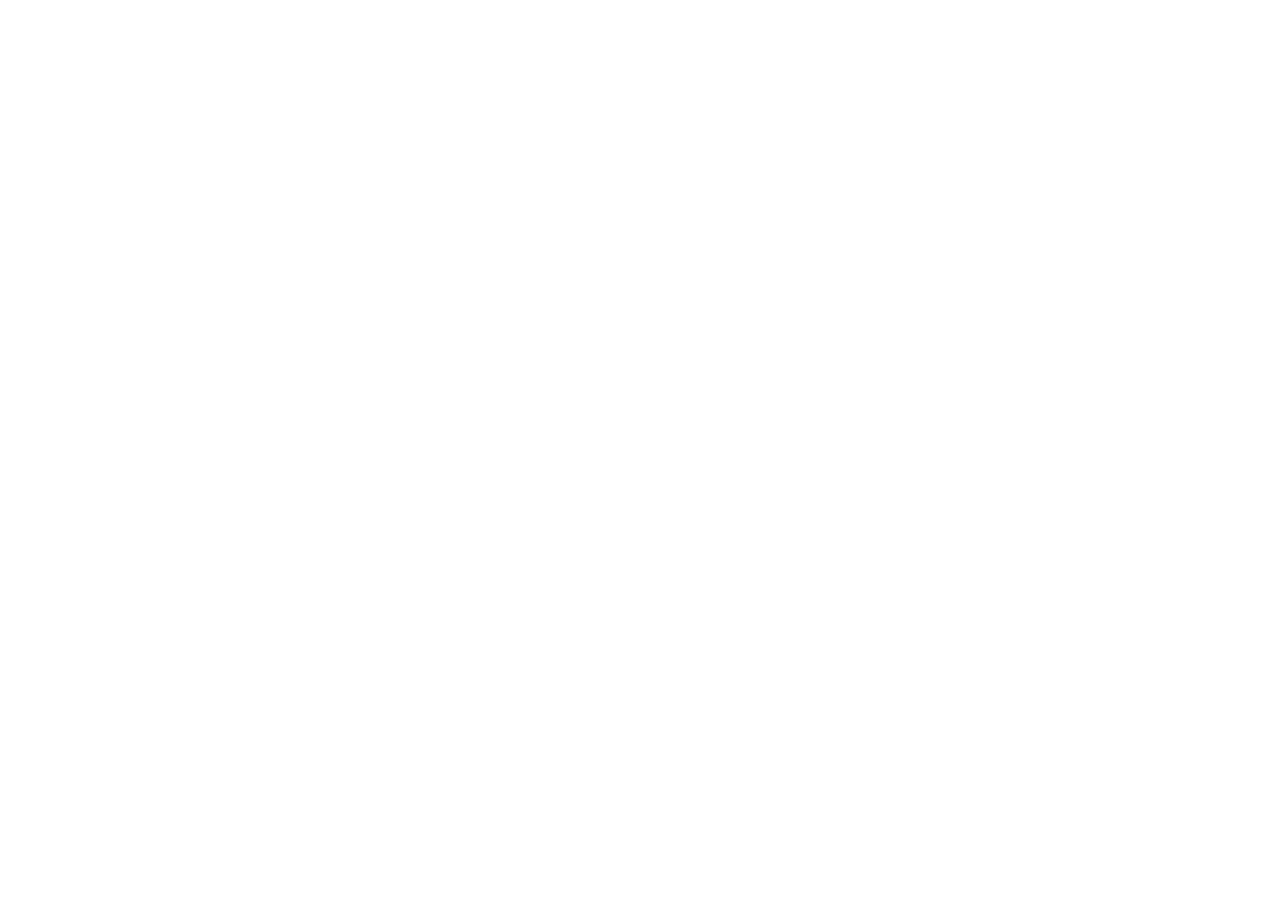
==== Archmove/index.html @ c6d0c4f6 "first commit" ====
<!DOCTYPE html>
<html lang="en">
<head>
	<meta charset="UTF-8">
	<meta name="viewport" content="width=device-width, initial-scale=1.0">
	<title>Archmove</title>
	<link rel="stylesheet" href="css/font-styles.css">
	<link rel="stylesheet" href="css/slick.css">
	<link rel="stylesheet" href="css/styles.css">
</head>
<body>
	<script src="js/slick.js"></script>
	<script src="js/jquery.min.js"></script>
	<script src="js/script.js"></script>
</body>
</html>
---- Archmove/css/font-styles.css ----
@font-face {
  font-family: 'icomoon';
  src:  url('../fonts/font-icon/icomoon.eot?4q6dn2');
  src:  url('fonts/icomoon.eot?4q6dn2#iefix') format('embedded-opentype'),
    url('../fonts/font-icon/icomoon.ttf?4q6dn2') format('truetype'),
    url('../fonts/font-icon/icomoon.woff?4q6dn2') format('woff'),
    url('../fonts/font-icon/icomoon.svg?4q6dn2#icomoon') format('svg');
  font-weight: normal;
  font-style: normal;
  font-display: block;
}

[class^="icon-"], [class*=" icon-"] {
  /* use !important to prevent issues with browser extensions that change fonts */
  font-family: 'icomoon' !important;
  speak: never;
  font-style: normal;
  font-weight: normal;
  font-variant: normal;
  text-transform: none;
  line-height: 1;

  /* Better Font Rendering =========== */
  -webkit-font-smoothing: antialiased;
  -moz-osx-font-smoothing: grayscale;
}

.icon-feature-1-add:before {
  content: "\e903";
}
.icon-feature-3-add:before {
  content: "\e907";
}
.icon-bracks:before {
  content: "\e900";
  color: #fd665e;
}
.icon-feature-2:before {
  content: "\e902";
}
.icon-search:before {
  content: "\e904";
  color: #585858;
}
.icon-checkmark:before {
  content: "\e901";
}
.icon-arrow-right:before {
  content: "\e905";
}
.icon-arrow-left:before {
  content: "\e906";
}
---- Archmove/css/styles.css ----
* {
	margin: 0px;
	padding: 0px;
	box-sizing: border-box;
}
img {
	vertical-align: top;
}
a {
	text-decoration: none;
}
ul,
ol {
	list-style: none;
}
@font-face {
	font-family: "New York";
	src: url(../fonts/newyork/NewYork.otf);
}
@font-face {
	font-family: SF;
	src: url(../fonts/SF/SFUIDisplay-Regular.eot) format("embedded-opentype"),
	url(../fonts/SF/SFUIDisplay-Regular.ttf) format("truetype"),
	url(../fonts/SF/SFUIDisplay-Regular.woff) format("woff"),
	url(../fonts/SF/SFUIDisplay-Regular.woff2) format("woff2");
	font-weight: 400;
	font-style: normal;
}
@font-face {
	font-family: SF;
	src: url(../fonts/SF/SFUIDisplay-Semibold.eot) format("embedded-opentype"),
	url(../fonts/SF/SFUIDisplay-Semibold.ttf) format("truetype"),
	url(../fonts/SF/SFUIDisplay-Semibold.woff) format("woff"),
	url(../fonts/SF/SFUIDisplay-Semibold.woff2) format("woff2");
	font-weight: 600;

}
@font-face {
	font-family: SF;
	src: url(../fonts/SF/SFUIText-Bold.eot) format("embedded-opentype"),
	url(../fonts/SF/SFUIText-Bold.ttf) format("truetype"),
	url(../fonts/SF/SFUIText-Bold.woff) format("woff"),
	url(../fonts/SF/SFUIText-Bold.woff2) format("woff2");
	font-weight: 700;

}
@font-face {
	font-family: SF;
	src: url(../fonts/SF/SFUIText-Light.eot) format("embedded-opentype"),
	url(../fonts/SF/SFUIText-Light.ttf) format("truetype"),
	url(../fonts/SF/SFUIText-Light.woff) format("woff"),
	url(../fonts/SF/SFUIText-Light.woff2) format("woff2");
	font-weight: 300;

}
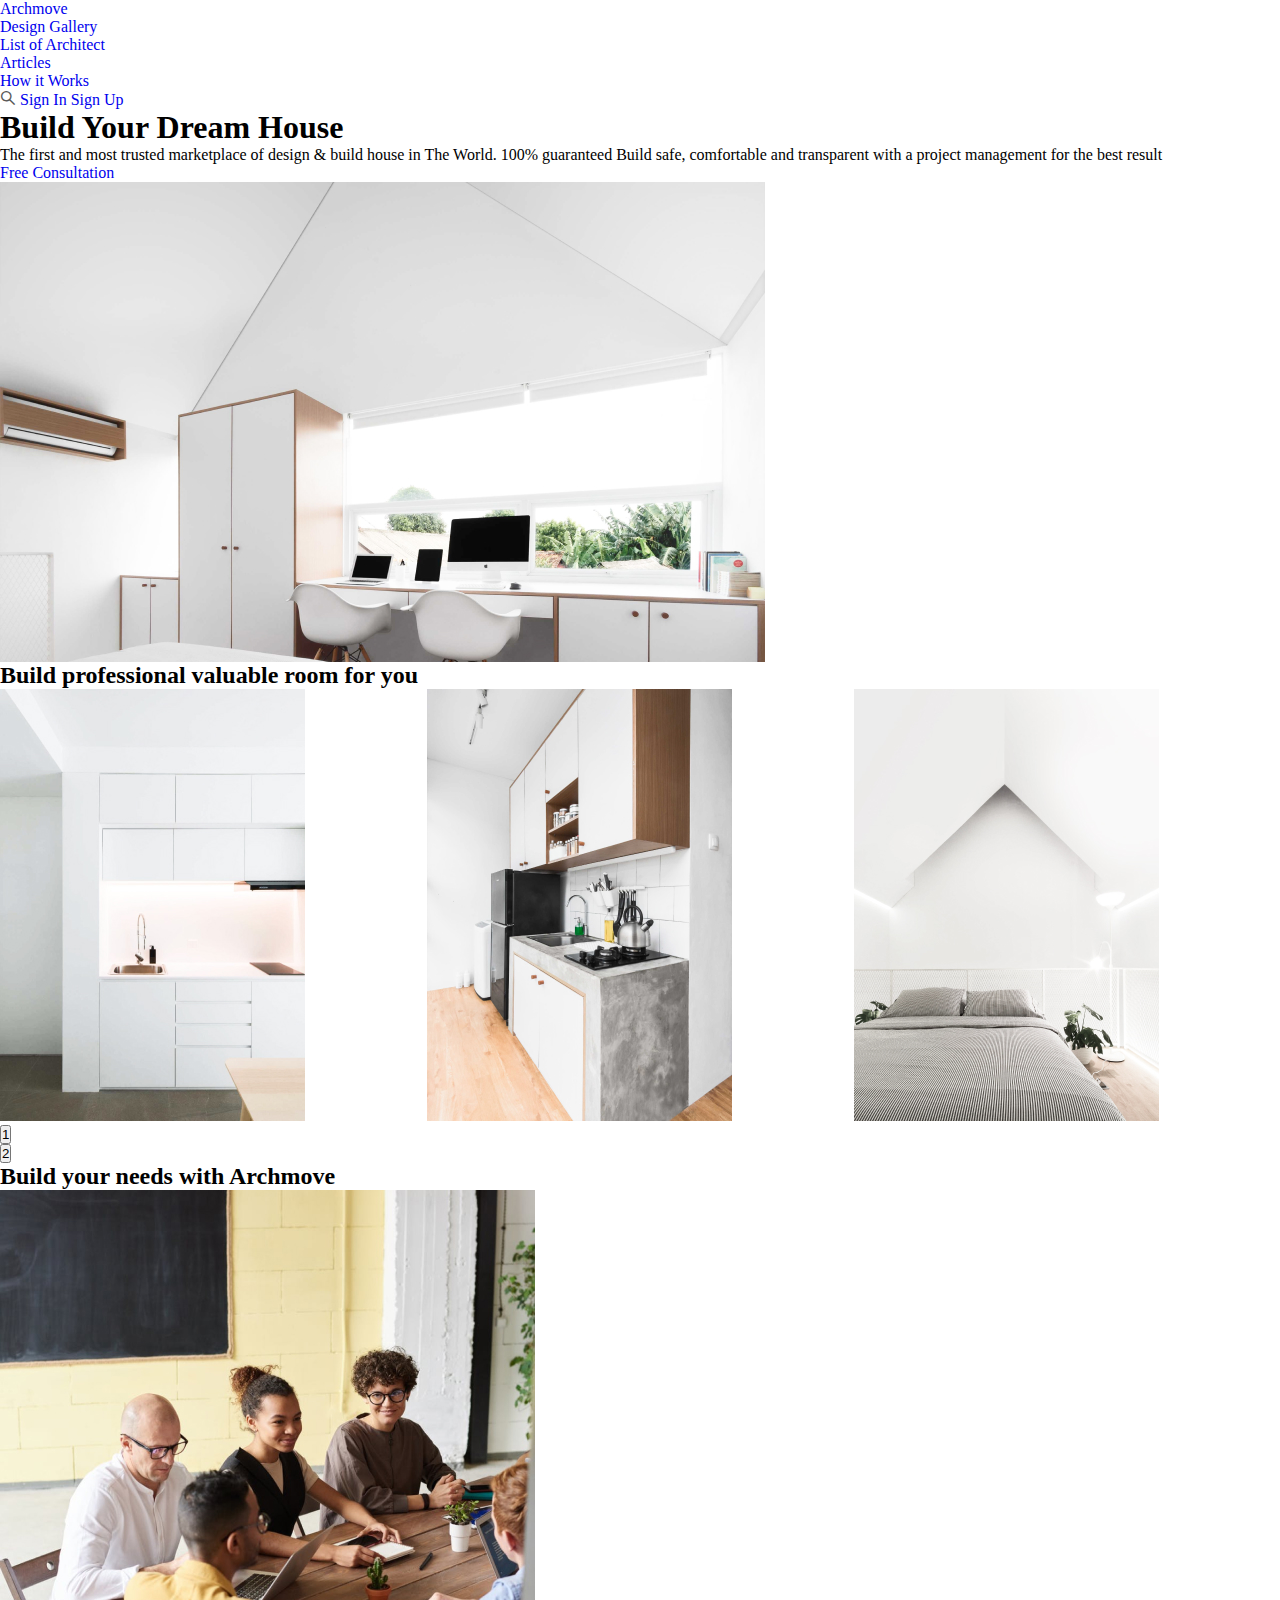
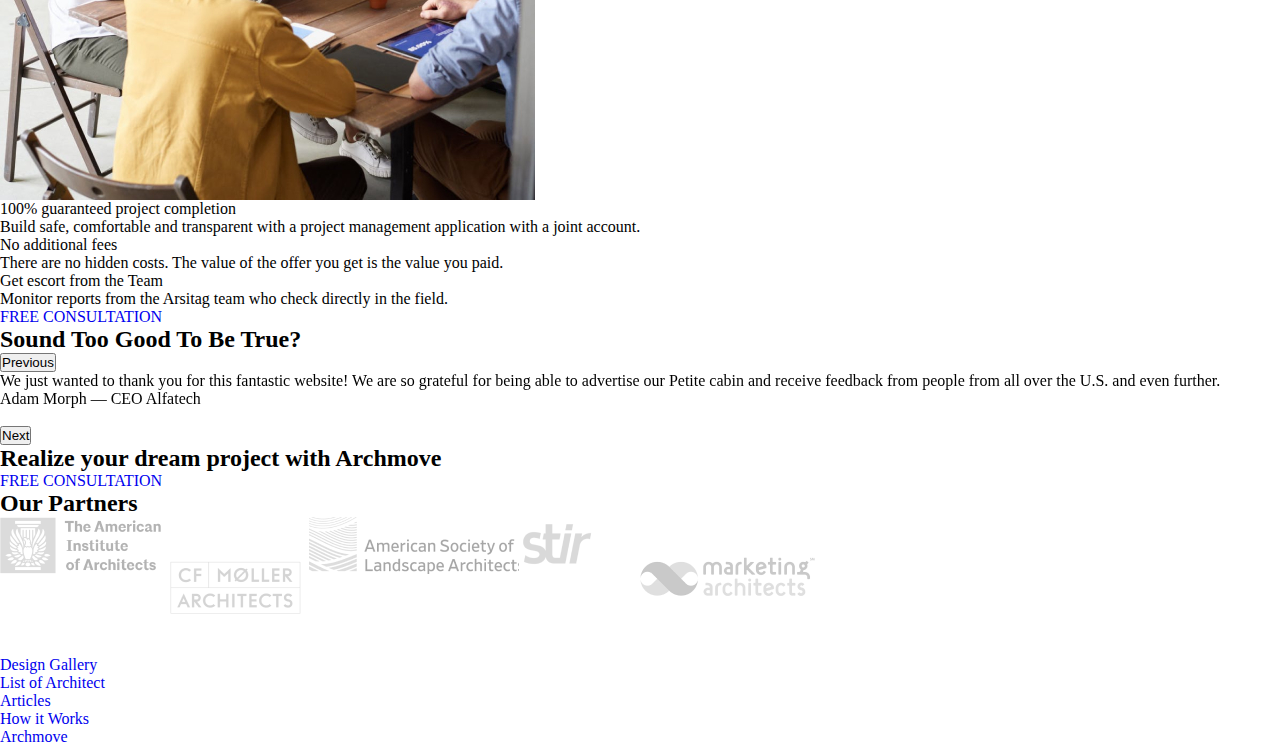
==== commit 1454f3d1: "new landing - Archmove(only HTML)" ====
--- a/Archmove/index.html
+++ b/Archmove/index.html
@@ -9,8 +9,156 @@
 	<link rel="stylesheet" href="css/styles.css">
 </head>
 <body>
+
+	<div class="wrapper">
+		<header class="header">
+			<a href="#" class="header__logo--wrap logo--wrap">
+				<span class="header__logo logo">Archmove</span>
+			</a>
+			<nav class="header__nav nav">
+				<ul class="header__menu nav__menu">
+					<li class="header__item menu__item"><a href="#">Design Gallery</a></li>
+					<li class="header__item menu__item"><a href="#">List of Architect</a></li>
+					<li class="header__item menu__item"><a href="#">Articles</a></li>
+					<li class="header__item menu__item"><a href="#">How it Works</a></li>
+				</ul>
+			</nav>
+			<div class="header__btns">
+				<span class="icon-search"></span>
+				<a href="#" class="header__login">Sign In</a>
+				<a href="#" class="header__reg">Sign Up</a>
+			</div>
+		</header>
+		<main class="main">
+			<section class="main__head head">
+				<div class="container">
+					<div class="head__body">
+						<h1 class="main__title">Build Your Dream <span>House</span></h1>
+						<div class="head__bottom">
+							<div class="head__content">
+								<p class="main__text head__text">
+									The first and most trusted marketplace of design & build house in The World. 100% guaranteed Build safe, comfortable and transparent with a project management for the best result
+								</p>
+								<a href="#" class="main__btn head__btn">Free Consultation</a>
+							</div>
+							<img src="img/img-1.jpg" alt="Room" class="head__img main__img">
+						</div>
+					</div>
+				</div>
+			</section>
+			<section class="main__choice choice">
+				<div class="container">
+					<div class="choice__body">
+						<h2 class="main__subtitle">Build professional valuable room for you</h2>
+						<div class="choice__slider slider">
+							<div class="choice__slide">
+								<img src="img/slider-img.jpg" alt="" class="choice__img">
+							</div>
+							<div class="choice__slide">
+								<img src="img/slider-img-1.jpg" alt="" class="choice__img">
+							</div>
+							<div class="choice__slide">
+								<img src="img/slider-img-2.jpg" alt="" class="choice__img">
+							</div>
+							<div class="choice__slide">
+								<img src="img/slider-img-3.jpg" alt="" class="choice__img">
+							</div>
+						</div>
+					</div>
+				</div>
+			</section>
+			<section class="main__needs needs">
+				<div class="container">
+					<div class="needs__body">
+				<h2 class="main__subtitle">Build your needs with Archmove</h2>
+				<div class="needs__bottom">
+					<img src="img/img-2.jpg" alt="" class="needs__img main__img">
+					<div class="needs__content">
+						<div class="needs__tags">
+							<div class="needs__tag">
+								<p class="needs__heading">100% guaranteed project completion</p>
+								<p class="needs__text">
+									Build safe, comfortable and transparent with a project management application with a joint account.
+								</p>
+							</div>
+							<div class="needs__tag">
+								<p class="needs__heading">No additional fees</p>
+								<p class="needs__text">There are no hidden costs. The value of the offer you get is the value you paid.</p>
+							</div>
+						<div class="needs__tag">
+								<p class="needs__heading">Get escort from the Team</p>
+								<p class="needs__text">Monitor reports from the Arsitag team who check directly in the field.</p>
+							</div>
+						</div>
+
+						<a href="#" class="needs__btn main__btn">FREE CONSULTATION</a>
+					</div>
+				</div>
+				</div>
+				</div>
+			</section>
+			<section class="main__reviews reviews">
+				<div class="container">
+					<div class="reviews__body">
+						<h2 class="main__subtitle">Sound Too Good To Be True?</h2>
+						<div class="reviews__slider">
+							<div class="reviews__slide">
+								<p class="reviews__text">
+									We just wanted to thank you for this fantastic website! We are so grateful for being able to advertise our Petite cabin and receive feedback from people from all over the U.S. and even further.
+								</p>
+								<span class="reviews__author"><span>Adam Morph</span> — CEO Alfatech</span>
+							</div>
+							<div class="reviews__slide">
+								<p class="reviews__text">Lorem, ipsum dolor sit amet consectetur adipisicing, elit. Minus et voluptatem expedita nisi suscipit fuga consequuntur amet harum impedit velit, rerum officia commodi perspiciatis repellat sequi beatae sit error ea.</p>
+								<span class="reviews__author">Lorem ipsum dolor sit amet.</span>
+							</div>
+						</div>
+					</div>
+				</div>
+			</section>
+			<section class="main__real real">
+				<div class="container">
+					<div class="real__body">
+				<h2 class="main__subtitle">Realize your dream project with <span>Archmove</span></h2>
+				<a href="#" class="real__btn main__btn">FREE CONSULTATION</a>
+				</div>
+				</div>
+			</section>
+			<section class="main__partners partners">
+				<div class="container">
+					<div class="partners__body">
+						<h2 class="main__subtitle">Our Partners</h2>
+						<div class="partners__logos">
+							<img src="img/logo-1.png" alt="The American Institute of Architects" class="partners__logo">
+							<img src="img/logo-2.png" alt="CF Moller Architects" class="partners__logo">
+							<img src="img/logo-3.png" alt="American Society of Landscape Architect" class="partners__logo">
+							<img src="img/logo-4.png" alt="Stir" class="partners__logo">
+							<img src="img/logo-5.png" alt="Marketing archtects" class="partners__logo">
+						</div>
+					</div>
+				</div>
+			</section>
+		</main>
+		<footer class="footer">
+			<div class="container">
+				<div class="footer__body">
+					<nav class="footer__nav nav">
+				<ul class="footer__menu nav__menu">
+					<li class="footer__item menu__item"><a href="#">Design Gallery</a></li>
+					<li class="footer__item menu__item"><a href="#">List of Architect</a></li>
+					<li class="footer__item menu__item"><a href="#">Articles</a></li>
+					<li class="footer__item menu__item"><a href="#">How it Works</a></li>
+				</ul>
+			</nav>
+			<a href="#" class="footer__logo--wrap logo--wrap">
+				<span class="footer__logo logo">Archmove</span>
+			</a>
+				</div>
+			</div>
+		</footer>
+	</div>
+	<script src="js/jquery.min.js"></script> 
 	<script src="js/slick.js"></script>
-	<script src="js/jquery.min.js"></script>
 	<script src="js/script.js"></script>
 </body>
 </html>--- a/Archmove/css/styles.css
+++ b/Archmove/css/styles.css
@@ -53,4 +53,3 @@
 	font-weight: 300;
 
 }
-
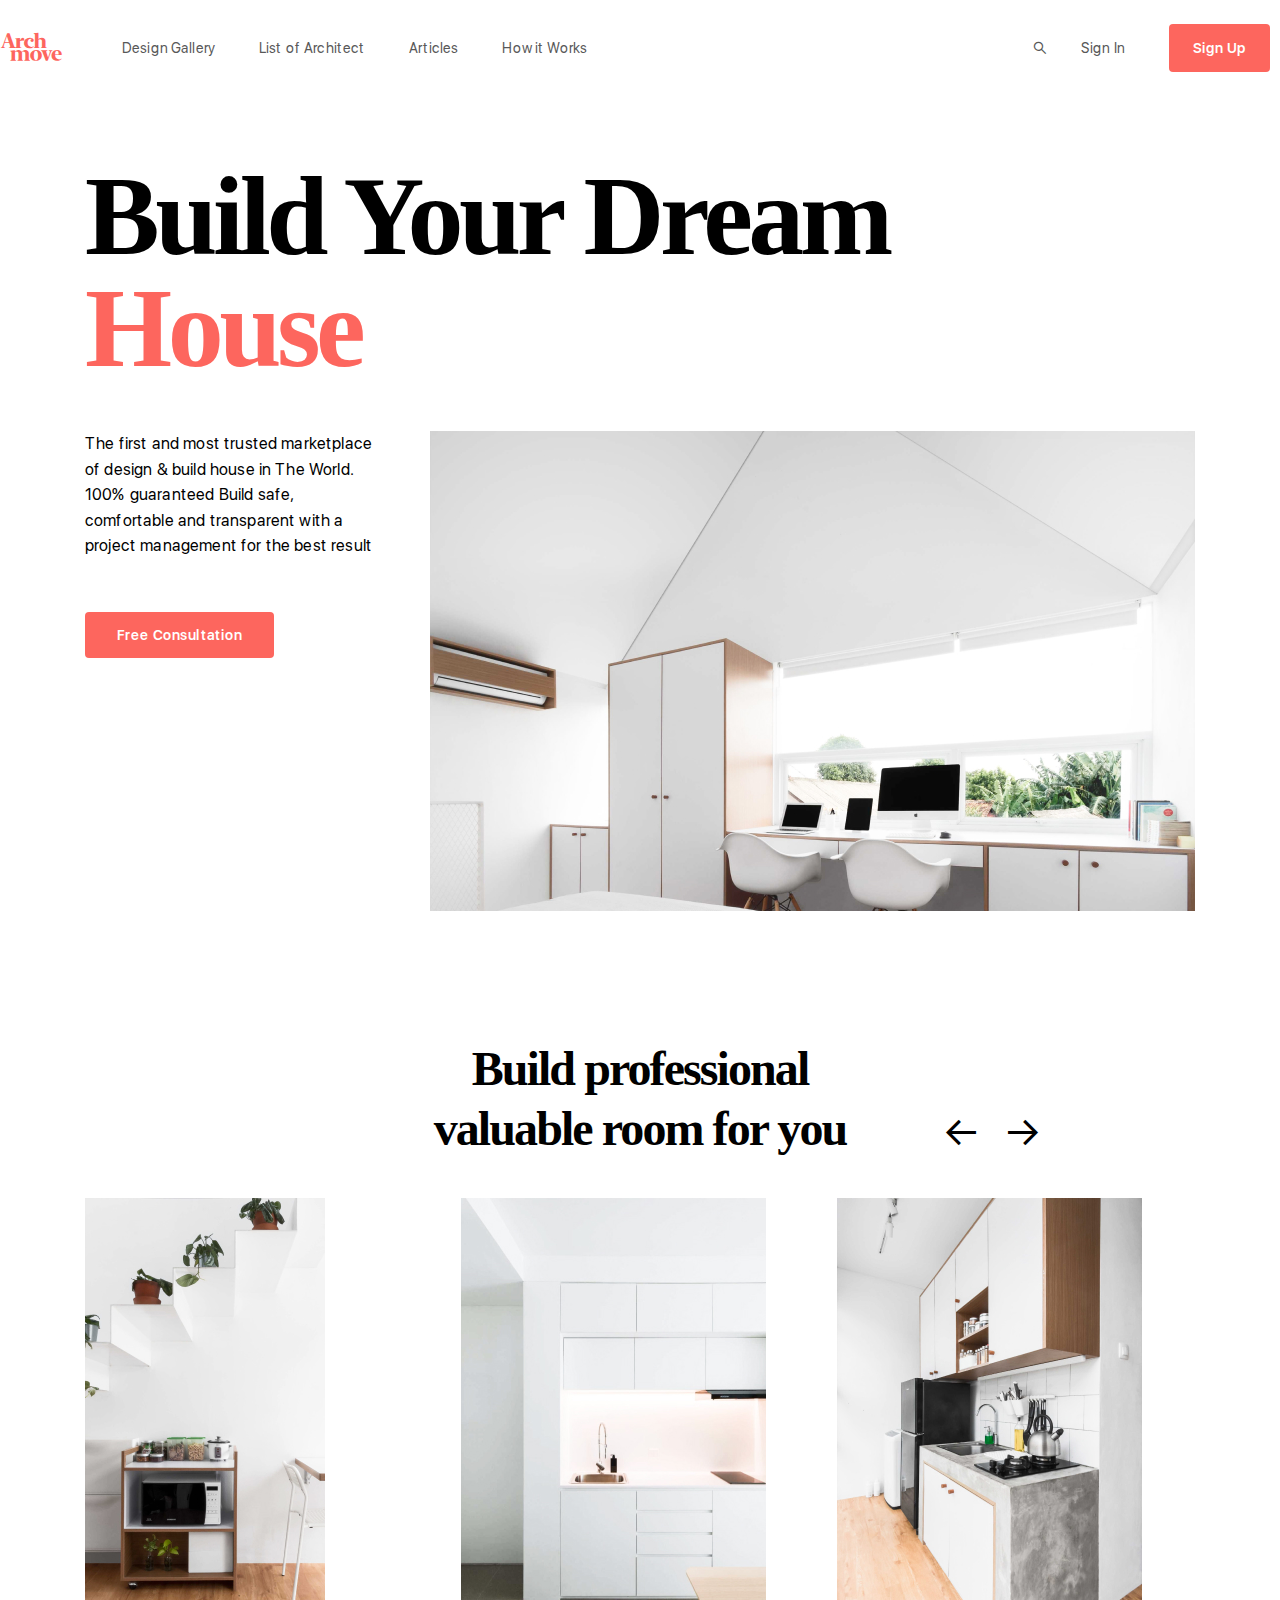
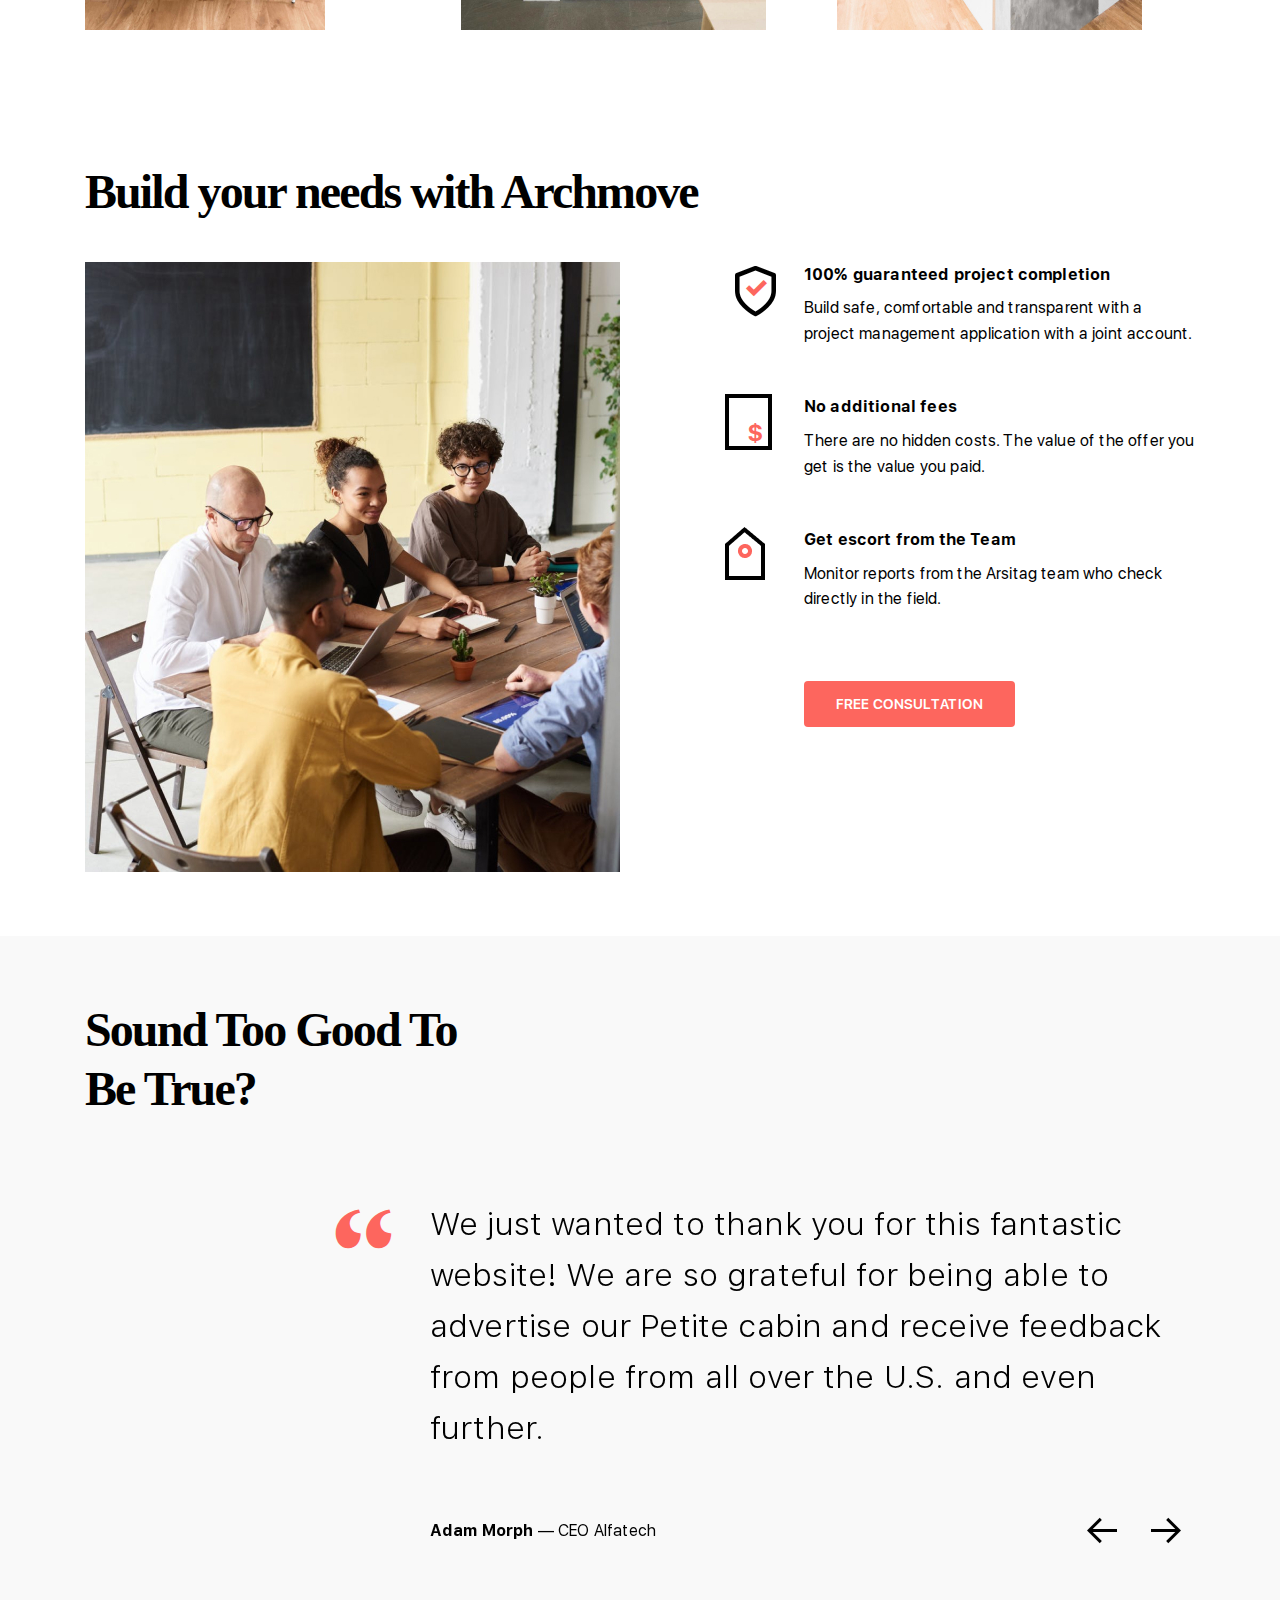
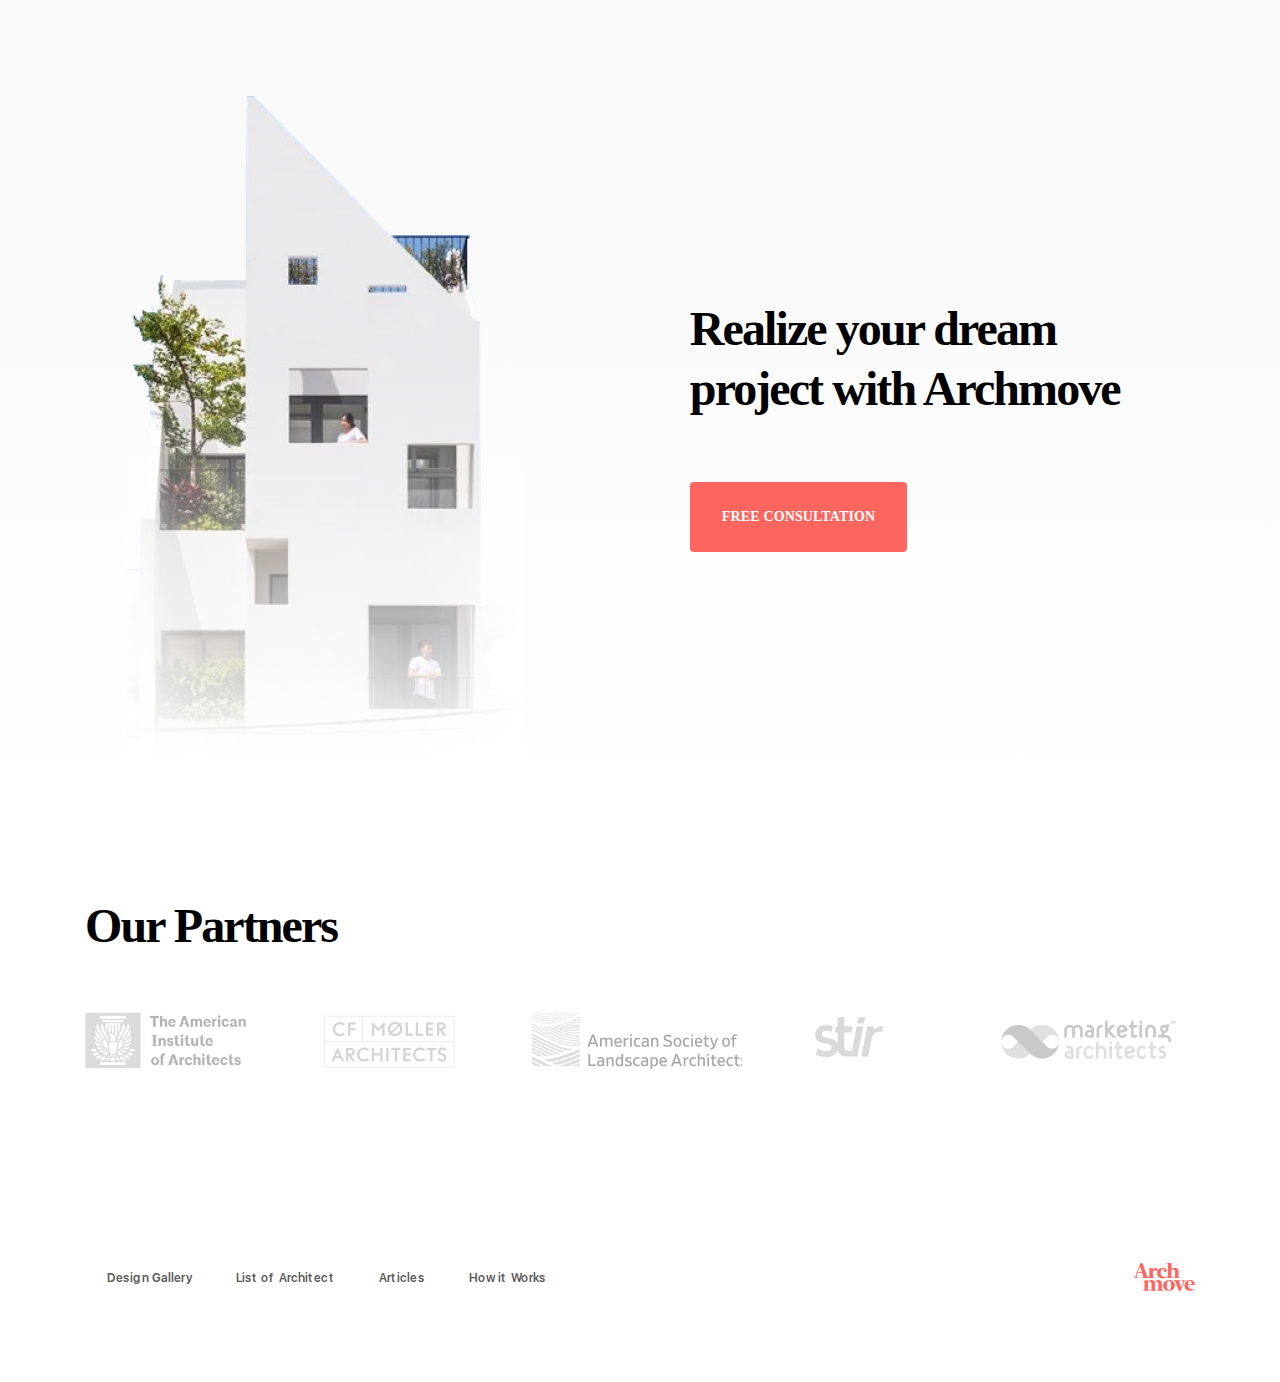
==== commit 5873943d: "comleted" ====
--- a/Archmove/index.html
+++ b/Archmove/index.html
@@ -1,164 +1,173 @@
 <!DOCTYPE html>
 <html lang="en">
-<head>
-	<meta charset="UTF-8">
-	<meta name="viewport" content="width=device-width, initial-scale=1.0">
-	<title>Archmove</title>
-	<link rel="stylesheet" href="css/font-styles.css">
-	<link rel="stylesheet" href="css/slick.css">
-	<link rel="stylesheet" href="css/styles.css">
-</head>
-<body>
+    <head>
+        <meta charset="UTF-8" />
+        <meta name="viewport" content="width=device-width, initial-scale=1.0" />
+        <title>Archmove</title>
+        <link rel="stylesheet" href="css/font-styles.css" />
+        <link rel="stylesheet" href="css/slick.css" />
+        <link rel="stylesheet" href="css/styles.css" />
+    </head>
+    <body>
+        <div class="wrapper">
+            <header class="header">
+                <nav class="header__nav nav">
+                    <a href="#" class="header__logo--wrap logo--wrap">
+                        <span class="icon-logo-arch"></span>
+                    </a>
+                    <ul class="header__menu nav__menu">
+                        <li class="header__item menu__item"><a href="#">Design Gallery</a></li>
+                        <li class="header__item menu__item"><a href="#">List of Architect</a></li>
+                        <li class="header__item menu__item"><a href="#">Articles</a></li>
+                        <li class="header__item menu__item"><a href="#">How it Works</a></li>
+                    </ul>
+                </nav>
+                <div class="header__btns">
+                    <a href="#" class="header__search"><span class="icon-search"></span></a>
+                    <a href="#" class="header__login">Sign In</a>
+                    <a href="#" class="header__reg">Sign Up</a>
+                </div>
+            </header>
+            <main class="main">
+                <section class="main__head head">
+                    <div class="container">
+                        <div class="head__body">
+                            <h1 class="main__title">Build Your Dream <span>House</span></h1>
+                            <div class="head__bottom">
+                                <div class="head__content">
+                                    <p class="main__text head__text">
+                                        The first and most trusted marketplace of design & build house in The World. 100% guaranteed Build safe, comfortable and transparent with a project management for the best result
+                                    </p>
+                                    <a href="#" class="main__btn head__btn">Free Consultation</a>
+                                </div>
+                                <img src="img/img-1.jpg" alt="Room" class="head__img main__img" />
+                            </div>
+                        </div>
+                    </div>
+                </section>
+                <section class="main__choice choice">
+                    <div class="container">
+                        <div class="choice__body">
+                            <h2 class="main__subtitle">Build professional valuable room for you</h2>
+                            <div class="choice__slider slider">
+                                <div class="choice__slide">
+                                    <img src="img/slider-img.jpg" alt="" class="choice__img" />
+                                </div>
+                                <div class="choice__slide">
+                                    <img src="img/slider-img-1.jpg" alt="" class="choice__img" />
+                                </div>
+                                <div class="choice__slide">
+                                    <img src="img/slider-img-2.jpg" alt="" class="choice__img" />
+                                </div>
+                                <div class="choice__slide">
+                                    <img src="img/slider-img-3.jpg" alt="" class="choice__img" />
+                                </div>
+                            </div>
+                        </div>
+                    </div>
+                </section>
+                <section class="main__needs needs">
+                    <div class="container">
+                        <div class="needs__body">
+                            <h2 class="main__subtitle">Build your needs with Archmove</h2>
+                            <div class="needs__bottom">
+                                <img src="img/img-2.jpg" alt="" class="needs__img main__img" />
+                                <div class="needs__content">
+                                    <div class="needs__tags">
+                                        <div class="needs__tag">
+                                            <span class="icon-shield"></span>
+                                            <span class="icon-checkmark"></span>
+                                            <p class="needs__heading">100% guaranteed project completion</p>
+                                            <p class="needs__text">
+                                                Build safe, comfortable and transparent with a project management application with a joint account.
+                                            </p>
+                                        </div>
+                                        <div class="needs__tag">
+                                            <div class="needs__icon"></div>
+                                            <p class="needs__heading">No additional fees</p>
+                                            <p class="needs__text">There are no hidden costs. The value of the offer you get is the value you paid.</p>
+                                        </div>
+                                        <div class="needs__tag">
+                                            <p class="needs__heading">Get escort from the Team</p>
+                                            <p class="needs__text">Monitor reports from the Arsitag team who check directly in the field.</p>
+                                        </div>
+                                    </div>
 
-	<div class="wrapper">
-		<header class="header">
-			<a href="#" class="header__logo--wrap logo--wrap">
-				<span class="header__logo logo">Archmove</span>
-			</a>
-			<nav class="header__nav nav">
-				<ul class="header__menu nav__menu">
-					<li class="header__item menu__item"><a href="#">Design Gallery</a></li>
-					<li class="header__item menu__item"><a href="#">List of Architect</a></li>
-					<li class="header__item menu__item"><a href="#">Articles</a></li>
-					<li class="header__item menu__item"><a href="#">How it Works</a></li>
-				</ul>
-			</nav>
-			<div class="header__btns">
-				<span class="icon-search"></span>
-				<a href="#" class="header__login">Sign In</a>
-				<a href="#" class="header__reg">Sign Up</a>
-			</div>
-		</header>
-		<main class="main">
-			<section class="main__head head">
-				<div class="container">
-					<div class="head__body">
-						<h1 class="main__title">Build Your Dream <span>House</span></h1>
-						<div class="head__bottom">
-							<div class="head__content">
-								<p class="main__text head__text">
-									The first and most trusted marketplace of design & build house in The World. 100% guaranteed Build safe, comfortable and transparent with a project management for the best result
-								</p>
-								<a href="#" class="main__btn head__btn">Free Consultation</a>
-							</div>
-							<img src="img/img-1.jpg" alt="Room" class="head__img main__img">
-						</div>
-					</div>
-				</div>
-			</section>
-			<section class="main__choice choice">
-				<div class="container">
-					<div class="choice__body">
-						<h2 class="main__subtitle">Build professional valuable room for you</h2>
-						<div class="choice__slider slider">
-							<div class="choice__slide">
-								<img src="img/slider-img.jpg" alt="" class="choice__img">
-							</div>
-							<div class="choice__slide">
-								<img src="img/slider-img-1.jpg" alt="" class="choice__img">
-							</div>
-							<div class="choice__slide">
-								<img src="img/slider-img-2.jpg" alt="" class="choice__img">
-							</div>
-							<div class="choice__slide">
-								<img src="img/slider-img-3.jpg" alt="" class="choice__img">
-							</div>
-						</div>
-					</div>
-				</div>
-			</section>
-			<section class="main__needs needs">
-				<div class="container">
-					<div class="needs__body">
-				<h2 class="main__subtitle">Build your needs with Archmove</h2>
-				<div class="needs__bottom">
-					<img src="img/img-2.jpg" alt="" class="needs__img main__img">
-					<div class="needs__content">
-						<div class="needs__tags">
-							<div class="needs__tag">
-								<p class="needs__heading">100% guaranteed project completion</p>
-								<p class="needs__text">
-									Build safe, comfortable and transparent with a project management application with a joint account.
-								</p>
-							</div>
-							<div class="needs__tag">
-								<p class="needs__heading">No additional fees</p>
-								<p class="needs__text">There are no hidden costs. The value of the offer you get is the value you paid.</p>
-							</div>
-						<div class="needs__tag">
-								<p class="needs__heading">Get escort from the Team</p>
-								<p class="needs__text">Monitor reports from the Arsitag team who check directly in the field.</p>
-							</div>
-						</div>
+                                    <a href="#" class="needs__btn main__btn">FREE CONSULTATION</a>
+                                </div>
+                            </div>
+                        </div>
+                    </div>
+                </section>
+                <section class="main__reviews reviews">
+                    <div class="container">
+                        <div class="reviews__body">
+                            <h2 class="main__subtitle"><span class="icon-bracks"></span>Sound Too Good To Be True?</h2>
 
-						<a href="#" class="needs__btn main__btn">FREE CONSULTATION</a>
-					</div>
-				</div>
-				</div>
-				</div>
-			</section>
-			<section class="main__reviews reviews">
-				<div class="container">
-					<div class="reviews__body">
-						<h2 class="main__subtitle">Sound Too Good To Be True?</h2>
-						<div class="reviews__slider">
-							<div class="reviews__slide">
-								<p class="reviews__text">
-									We just wanted to thank you for this fantastic website! We are so grateful for being able to advertise our Petite cabin and receive feedback from people from all over the U.S. and even further.
-								</p>
-								<span class="reviews__author"><span>Adam Morph</span> — CEO Alfatech</span>
-							</div>
-							<div class="reviews__slide">
-								<p class="reviews__text">Lorem, ipsum dolor sit amet consectetur adipisicing, elit. Minus et voluptatem expedita nisi suscipit fuga consequuntur amet harum impedit velit, rerum officia commodi perspiciatis repellat sequi beatae sit error ea.</p>
-								<span class="reviews__author">Lorem ipsum dolor sit amet.</span>
-							</div>
-						</div>
-					</div>
-				</div>
-			</section>
-			<section class="main__real real">
-				<div class="container">
-					<div class="real__body">
-				<h2 class="main__subtitle">Realize your dream project with <span>Archmove</span></h2>
-				<a href="#" class="real__btn main__btn">FREE CONSULTATION</a>
-				</div>
-				</div>
-			</section>
-			<section class="main__partners partners">
-				<div class="container">
-					<div class="partners__body">
-						<h2 class="main__subtitle">Our Partners</h2>
-						<div class="partners__logos">
-							<img src="img/logo-1.png" alt="The American Institute of Architects" class="partners__logo">
-							<img src="img/logo-2.png" alt="CF Moller Architects" class="partners__logo">
-							<img src="img/logo-3.png" alt="American Society of Landscape Architect" class="partners__logo">
-							<img src="img/logo-4.png" alt="Stir" class="partners__logo">
-							<img src="img/logo-5.png" alt="Marketing archtects" class="partners__logo">
-						</div>
-					</div>
-				</div>
-			</section>
-		</main>
-		<footer class="footer">
-			<div class="container">
-				<div class="footer__body">
-					<nav class="footer__nav nav">
-				<ul class="footer__menu nav__menu">
-					<li class="footer__item menu__item"><a href="#">Design Gallery</a></li>
-					<li class="footer__item menu__item"><a href="#">List of Architect</a></li>
-					<li class="footer__item menu__item"><a href="#">Articles</a></li>
-					<li class="footer__item menu__item"><a href="#">How it Works</a></li>
-				</ul>
-			</nav>
-			<a href="#" class="footer__logo--wrap logo--wrap">
-				<span class="footer__logo logo">Archmove</span>
-			</a>
-				</div>
-			</div>
-		</footer>
-	</div>
-	<script src="js/jquery.min.js"></script> 
-	<script src="js/slick.js"></script>
-	<script src="js/script.js"></script>
-</body>
-</html>+                            <div class="reviews__slider">
+                                <div class="reviews__slide">
+                                    <p class="reviews__text">
+                                        We just wanted to thank you for this fantastic website! We are so grateful for being able to advertise our Petite cabin and receive feedback from people from all over the U.S. and even further.
+                                    </p>
+                                    <span class="reviews__author"><span>Adam Morph</span> — CEO Alfatech</span>
+                                </div>
+                                <div class="reviews__slide">
+                                    <p class="reviews__text">
+                                        Lorem, ipsum dolor sit amet consectetur adipisicing, elit. Minus et voluptatem expedita nisi suscipit fuga consequuntur amet harum impedit velit, rerum officia commodi perspiciatis repellat sequi
+                                        beatae sit error ea.
+                                    </p>
+                                    <span class="reviews__author">Lorem ipsum dolor sit amet.</span>
+                                </div>
+                            </div>
+                        </div>
+                    </div>
+                </section>
+                <section class="main__real real">
+                    <div class="container">
+                        <div class="real__body">
+                            <div class="real__decor"></div>
+                            <div class="real__content">
+                                <h2 class="main__subtitle">Realize your dream project with <span>Archmove</span></h2>
+                                <a href="#" class="real__btn main__btn">FREE CONSULTATION</a>
+                            </div>
+                        </div>
+                    </div>
+                </section>
+                <section class="main__partners partners">
+                    <div class="container">
+                        <div class="partners__body">
+                            <h2 class="main__subtitle">Our Partners</h2>
+                            <div class="partners__logos">
+                                <img src="img/logo-1.png" alt="The American Institute of Architects" class="partners__logo" />
+                                <img src="img/logo-2.png" alt="CF Moller Architects" class="partners__logo" />
+                                <img src="img/logo-3.png" alt="American Society of Landscape Architect" class="partners__logo" />
+                                <img src="img/logo-4.png" alt="Stir" class="partners__logo" />
+                                <img src="img/logo-5.png" alt="Marketing archtects" class="partners__logo" />
+                            </div>
+                        </div>
+                    </div>
+                </section>
+            </main>
+            <footer class="footer">
+                <div class="container">
+                    <div class="footer__body">
+                        <nav class="footer__nav nav">
+                            <ul class="footer__menu nav__menu">
+                                <li class="footer__item menu__item"><a href="#">Design Gallery</a></li>
+                                <li class="footer__item menu__item"><a href="#">List of Architect</a></li>
+                                <li class="footer__item menu__item"><a href="#">Articles</a></li>
+                                <li class="footer__item menu__item"><a href="#">How it Works</a></li>
+                            </ul>
+                        </nav>
+                        <a href="#" class="footer__logo--wrap logo--wrap">
+                            <span class="icon-logo-arch"></span>
+                        </a>
+                    </div>
+                </div>
+            </footer>
+        </div>
+        <script src="js/jquery.min.js"></script>
+        <script src="js/slick.js"></script>
+        <script src="js/script.js"></script>
+    </body>
+</html>
--- a/Archmove/css/font-styles.css
+++ b/Archmove/css/font-styles.css
@@ -1,10 +1,10 @@
 @font-face {
   font-family: 'icomoon';
-  src:  url('../fonts/font-icon/icomoon.eot?4q6dn2');
-  src:  url('fonts/icomoon.eot?4q6dn2#iefix') format('embedded-opentype'),
-    url('../fonts/font-icon/icomoon.ttf?4q6dn2') format('truetype'),
-    url('../fonts/font-icon/icomoon.woff?4q6dn2') format('woff'),
-    url('../fonts/font-icon/icomoon.svg?4q6dn2#icomoon') format('svg');
+  src:  url('../fonts/font-icon/icomoon.eot?sjctek');
+  src:  url('../fonts/font-icon/icomoon.eot?sjctek#iefix') format('embedded-opentype'),
+    url('../fonts/font-icon/icomoon.ttf?sjctek') format('truetype'),
+    url('../fonts/font-icon/icomoon.woff?sjctek') format('woff'),
+    url('../fonts/font-icon/icomoon.svg?sjctek#icomoon') format('svg');
   font-weight: normal;
   font-style: normal;
   font-display: block;
@@ -25,29 +25,30 @@
   -moz-osx-font-smoothing: grayscale;
 }
 
-.icon-feature-1-add:before {
-  content: "\e903";
+.icon-checkmark:before {
+  content: "\e906";
 }
-.icon-feature-3-add:before {
-  content: "\e907";
+.icon-arrow-right:before {
+  content: "\e904";
 }
-.icon-bracks:before {
-  content: "\e900";
-  color: #fd665e;
+.icon-arrow-left:before {
+  content: "\e905";
 }
-.icon-feature-2:before {
+.icon-shield:before {
   content: "\e902";
 }
 .icon-search:before {
-  content: "\e904";
+  content: "\e901";
   color: #585858;
+  font-size: 14px;
 }
-.icon-checkmark:before {
-  content: "\e901";
+.icon-bracks:before {
+  content: "\e903";
+  color: #fd665e;
+  font-size: 40px;
 }
-.icon-arrow-right:before {
-  content: "\e905";
+.icon-logo-arch:before {
+  content: "\e900";
+  color: #fd665e;
+  font-size: 28px;
 }
-.icon-arrow-left:before {
-  content: "\e906";
-}
--- a/Archmove/css/styles.css
+++ b/Archmove/css/styles.css
@@ -1,55 +1,508 @@
 * {
-	margin: 0px;
-	padding: 0px;
-	box-sizing: border-box;
-}
+    margin: 0px;
+    padding: 0px;
+    box-sizing: border-box;
+}
+
 img {
-	vertical-align: top;
-}
+    vertical-align: top;
+    max-width: 100%;
+}
+
 a {
-	text-decoration: none;
-}
+    text-decoration: none;
+}
+
 ul,
 ol {
-	list-style: none;
-}
+    list-style: none;
+}
+
 @font-face {
-	font-family: "New York";
-	src: url(../fonts/newyork/NewYork.otf);
-}
+    font-family: "New York";
+    src: url(../fonts/newyork/NewYorkExtraLargeBOld.otf);
+}
+
 @font-face {
-	font-family: SF;
-	src: url(../fonts/SF/SFUIDisplay-Regular.eot) format("embedded-opentype"),
-	url(../fonts/SF/SFUIDisplay-Regular.ttf) format("truetype"),
-	url(../fonts/SF/SFUIDisplay-Regular.woff) format("woff"),
-	url(../fonts/SF/SFUIDisplay-Regular.woff2) format("woff2");
-	font-weight: 400;
-	font-style: normal;
-}
+    font-family: SF;
+    src: url(../fonts/SF/SFUIDisplay-Regular.eot) format("embedded-opentype"), url(../fonts/SF/SFUIDisplay-Regular.ttf) format("truetype"), url(../fonts/SF/SFUIDisplay-Regular.woff) format("woff"), url(../fonts/SF/SFUIDisplay-Regular.woff2) format("woff2");
+    font-weight: 400;
+    font-style: normal;
+}
+
 @font-face {
-	font-family: SF;
-	src: url(../fonts/SF/SFUIDisplay-Semibold.eot) format("embedded-opentype"),
-	url(../fonts/SF/SFUIDisplay-Semibold.ttf) format("truetype"),
-	url(../fonts/SF/SFUIDisplay-Semibold.woff) format("woff"),
-	url(../fonts/SF/SFUIDisplay-Semibold.woff2) format("woff2");
-	font-weight: 600;
-
-}
+    font-family: SF;
+    src: url(../fonts/SF/SFUIDisplay-Semibold.eot) format("embedded-opentype"), url(../fonts/SF/SFUIDisplay-Semibold.ttf) format("truetype"), url(../fonts/SF/SFUIDisplay-Semibold.woff) format("woff"), url(../fonts/SF/SFUIDisplay-Semibold.woff2) format("woff2");
+    font-weight: 600;
+}
+
 @font-face {
-	font-family: SF;
-	src: url(../fonts/SF/SFUIText-Bold.eot) format("embedded-opentype"),
-	url(../fonts/SF/SFUIText-Bold.ttf) format("truetype"),
-	url(../fonts/SF/SFUIText-Bold.woff) format("woff"),
-	url(../fonts/SF/SFUIText-Bold.woff2) format("woff2");
-	font-weight: 700;
-
-}
+    font-family: SF;
+    src: url(../fonts/SF/SFUIText-Bold.eot) format("embedded-opentype"), url(../fonts/SF/SFUIText-Bold.ttf) format("truetype"), url(../fonts/SF/SFUIText-Bold.woff) format("woff"), url(../fonts/SF/SFUIText-Bold.woff2) format("woff2");
+    font-weight: 700;
+}
+
 @font-face {
-	font-family: SF;
-	src: url(../fonts/SF/SFUIText-Light.eot) format("embedded-opentype"),
-	url(../fonts/SF/SFUIText-Light.ttf) format("truetype"),
-	url(../fonts/SF/SFUIText-Light.woff) format("woff"),
-	url(../fonts/SF/SFUIText-Light.woff2) format("woff2");
-	font-weight: 300;
-
-}
+    font-family: SF;
+    src: url(../fonts/SF/SFUIText-Light.eot) format("embedded-opentype"), url(../fonts/SF/SFUIText-Light.ttf) format("truetype"), url(../fonts/SF/SFUIText-Light.woff) format("woff"), url(../fonts/SF/SFUIText-Light.woff2) format("woff2");
+    font-weight: 300;
+}
+
+.wrapper {}
+
+.container {
+    margin: 0 auto;
+    max-width: 1110px;
+}
+
+.header {
+    max-width: 1340px;
+    margin: 0 auto;
+    display: flex;
+    justify-content: space-between;
+    align-items: center;
+    padding: 24px 0px;
+    font-family: SF;
+}
+
+.header__logo--wrap {}
+
+.logo--wrap {}
+
+.header__logo {}
+
+.logo {}
+
+.header__nav {
+    display: flex;
+    align-items: center;
+    gap: 38px;
+}
+
+.nav {}
+
+.header__menu {}
+
+.nav__menu {
+    display: flex;
+    gap: 0px;
+}
+
+.header__item {}
+
+.menu__item {}
+
+.menu__item a {
+    font-size: 14px;
+    line-height: 286%;
+    letter-spacing: 0.01em;
+    color: #585858;
+    flex: none;
+    order: 0;
+    flex-grow: 0;
+    margin: 0px 10px;
+    padding: 10px 12px;
+}
+
+.header__btns {
+    display: flex;
+    align-items: center;
+}
+
+.header__login,
+.header__reg {
+    font-size: 14px;
+    line-height: 286%;
+    letter-spacing: 0.01em;
+    color: #585858;
+    flex: none;
+    order: 0;
+    flex-grow: 0;
+    margin: 0px 10px;
+    padding: 4px 24px;
+}
+
+.header__reg {
+    font-weight: 600;
+    background-color: #FD665E;
+    border-radius: 4px;
+    color: #fff;
+}
+
+.main section {
+    padding: 64px 0px;
+}
+
+.main__head {}
+
+.head {
+    padding-bottom: 48px;
+}
+
+.head__body {}
+
+.main__title {
+    font-family: "New York";
+    font-weight: bold;
+    font-size: 112px;
+    line-height: 100%;
+    letter-spacing: -0.04em;
+    color: #000;
+    max-width: 80%;
+    margin-bottom: 47px;
+}
+
+.main__title span {
+    color: #FD665E;
+}
+
+.head__bottom {
+    display: flex;
+    justify-content: space-between;
+}
+
+.head__content {
+    max-width: 290px;
+    font-family: SF;
+}
+
+.main__text {
+    font-size: 16px;
+    line-height: 160%;
+    letter-spacing: 0.01em;
+    color: #000;
+    margin-bottom: 56px;
+}
+
+.head__text {}
+
+.main__btn {
+    font-weight: 600;
+    font-size: 14px;
+    line-height: 40px;
+    letter-spacing: 0.01em;
+    padding: 15px 32px;
+    color: #fff;
+    background-color: #FD665E;
+    border-radius: 4px;
+}
+
+.choice__body {
+    display: flex;
+    flex-direction: column;
+    gap: 40px;
+}
+
+.main__subtitle {
+    font-family: New York;
+    font-weight: bold;
+    font-size: 48px;
+    line-height: 124%;
+    letter-spacing: -0.04em;
+    color: #000;
+    align-self: center;
+}
+
+.choice .main__subtitle {
+    max-width: 500px;
+    text-align: center;
+}
+
+.slider {
+    min-width: 87.9vw;
+    position: relative;
+}
+
+.choice__slides {
+    min-width: 0;
+}
+
+.slick-arrow {
+    position: absolute;
+    top: -94px;
+    z-index: 10;
+    font-size: 30px;
+    border: 0;
+    cursor: pointer;
+    padding: 14px;
+    background: 0;
+}
+
+.slick-arrow:hover {
+    color: #FD665E;
+    background: rgba(0, 0, 0, 0.03);
+    border-radius: 4px;
+}
+
+.slick-arrow.slick-prev {
+    right: 220px;
+}
+
+.slick-arrow.slick-next {
+    right: 158px;
+}
+
+.draggable {
+    padding: 0;
+}
+
+.main__needs {}
+
+.needs {}
+
+.needs .main__subtitle {
+    margin-bottom: 40px;
+}
+
+.needs__body {}
+
+.needs__bottom {
+    display: flex;
+    justify-content: space-between;
+    gap: 155px;
+    font-family: SF;
+}
+
+.needs__img {}
+
+.needs__content {
+    max-width: 391px;
+}
+
+.needs__tags {
+    display: flex;
+    flex-direction: column;
+    gap: 48px;
+    margin-bottom: 72px;
+}
+
+.needs__tag {
+    position: relative;
+}
+
+.needs__tag .icon-shield {
+    position: absolute;
+    top: 0;
+    left: -76px;
+    font-size: 55px;
+}
+
+.needs__tag .icon-checkmark {
+    color: #FD665E;
+    position: absolute;
+    top: 15px;
+    left: -58px;
+    font-size: 21px;
+}
+
+.needs__tag:nth-child(2):before {
+    content: '\00a0 \00a0 \00a0 $';
+    color: #FD665E;
+    font-size: 24px;
+    line-height: 70px;
+    font-weight: bold;
+    position: absolute;
+    top: 0;
+    left: -79px;
+    display: block;
+    width: 39px;
+    height: 48px;
+    border: 4px solid #000;
+}
+
+.needs__tag:nth-child(3) {
+    position: relative;
+}
+
+.needs__tag:nth-child(3):after {
+    content: '';
+    position: absolute;
+    top: 0px;
+    left: -79px;
+    display: block;
+    width: 40px;
+    height: 53px;
+    background-image: url(../img/Group3.png);
+}
+
+.needs__tag p {
+    font-size: 16px;
+    line-height: 160%;
+    letter-spacing: 0.01em;
+    color: #000;
+}
+
+.needs__heading {
+    font-weight: bold;
+    margin-bottom: 8px;
+}
+
+.needs__text {}
+
+.needs__btn {
+    text-transform: uppercase;
+}
+
+.main__reviews {}
+
+.reviews {
+    background-color: #f9f9f9;
+}
+
+.reviews .reviews__body .main__subtitle {
+    max-width: 375px;
+    margin-bottom: 40px;
+    align-self: flex-start;
+    position: relative;
+}
+
+.reviews__body {
+    display: flex;
+    flex-direction: column;
+    justify-content: flex-end;
+    gap: 40px;
+}
+
+.reviews__slider {
+    width: 765px;
+    align-self: flex-end;
+}
+
+.reviews__slide {
+    font-family: SF;
+    line-height: 51px;
+    letter-spacing: 0.01em;
+    color: #000;
+}
+
+.reviews__body .slick-arrow {
+    position: absolute;
+    top: 85%;
+    z-index: 10;
+    font-size: 30px;
+    border: 0;
+    cursor: pointer;
+    padding: 14px;
+    background: 0;
+}
+
+.reviews__body .slick-arrow:hover {
+    color: #FD665E;
+    background: rgba(0, 0, 0, 0.03);
+    border-radius: 4px;
+}
+
+.reviews__body .slick-arrow.slick-prev {
+    right: 64px;
+}
+
+.reviews__body .slick-arrow.slick-next {
+    right: 0px;
+}
+
+.reviews__text {
+    font-weight: 300;
+    font-size: 32px;
+    margin-bottom: 51px;
+}
+
+.reviews__body .icon-bracks {
+    position: absolute;
+    bottom: -130px;
+    right: 70px;
+}
+
+.reviews__author {
+    font-size: 16px;
+}
+
+.reviews__author span {
+    font-weight: bold;
+}
+
+.main__real {
+    background: linear-gradient(180deg, #F9F9F9 22.12%, rgba(249, 249, 249, 0) 100%);
+    ;
+}
+
+.real {
+    min-height: 812px;
+}
+
+.real__body {
+    display: flex;
+    gap: 123px;
+}
+
+.real__body .main__subtitle {
+    max-width: 521px;
+    align-self: flex-end;
+    margin-bottom: 64px;
+}
+
+.real__content {
+    display: flex;
+    flex-direction: column;
+    justify-content: center;
+    align-content: center;
+}
+
+.real__btn {
+    align-self: flex-start;
+}
+
+.real__decor {
+    width: 497px;
+    height: 684px;
+    background-image: url(../img/deco-img-1.png);
+    background-position: center;
+    background-repeat: no-repeat;
+}
+
+.main__partners {}
+
+.partners {}
+
+.main__partners .main__subtitle {
+    margin-bottom: 16px;
+}
+
+.partners__body {}
+
+.partners__logos {
+    display: flex;
+    justify-content: space-between;
+    align-items: center;
+}
+
+.partners__logo {}
+
+.footer {}
+
+.footer__body {
+    padding: 84px 0px;
+    display: flex;
+    justify-content: space-between;
+    align-items: center;
+}
+
+.footer__nav {}
+
+.footer__menu {}
+
+.footer__item a {
+    font-family: SF;
+    font-weight: 600;
+    font-size: 12px;
+    line-height: 40px;
+    color: #585858;
+    letter-spacing: 0.01em;
+    flex: none;
+    order: 0;
+    flex-grow: 0;
+    margin: 0px 10px;
+}
+
+.footer__logo--wrap {}
+
+.footer__logo {}